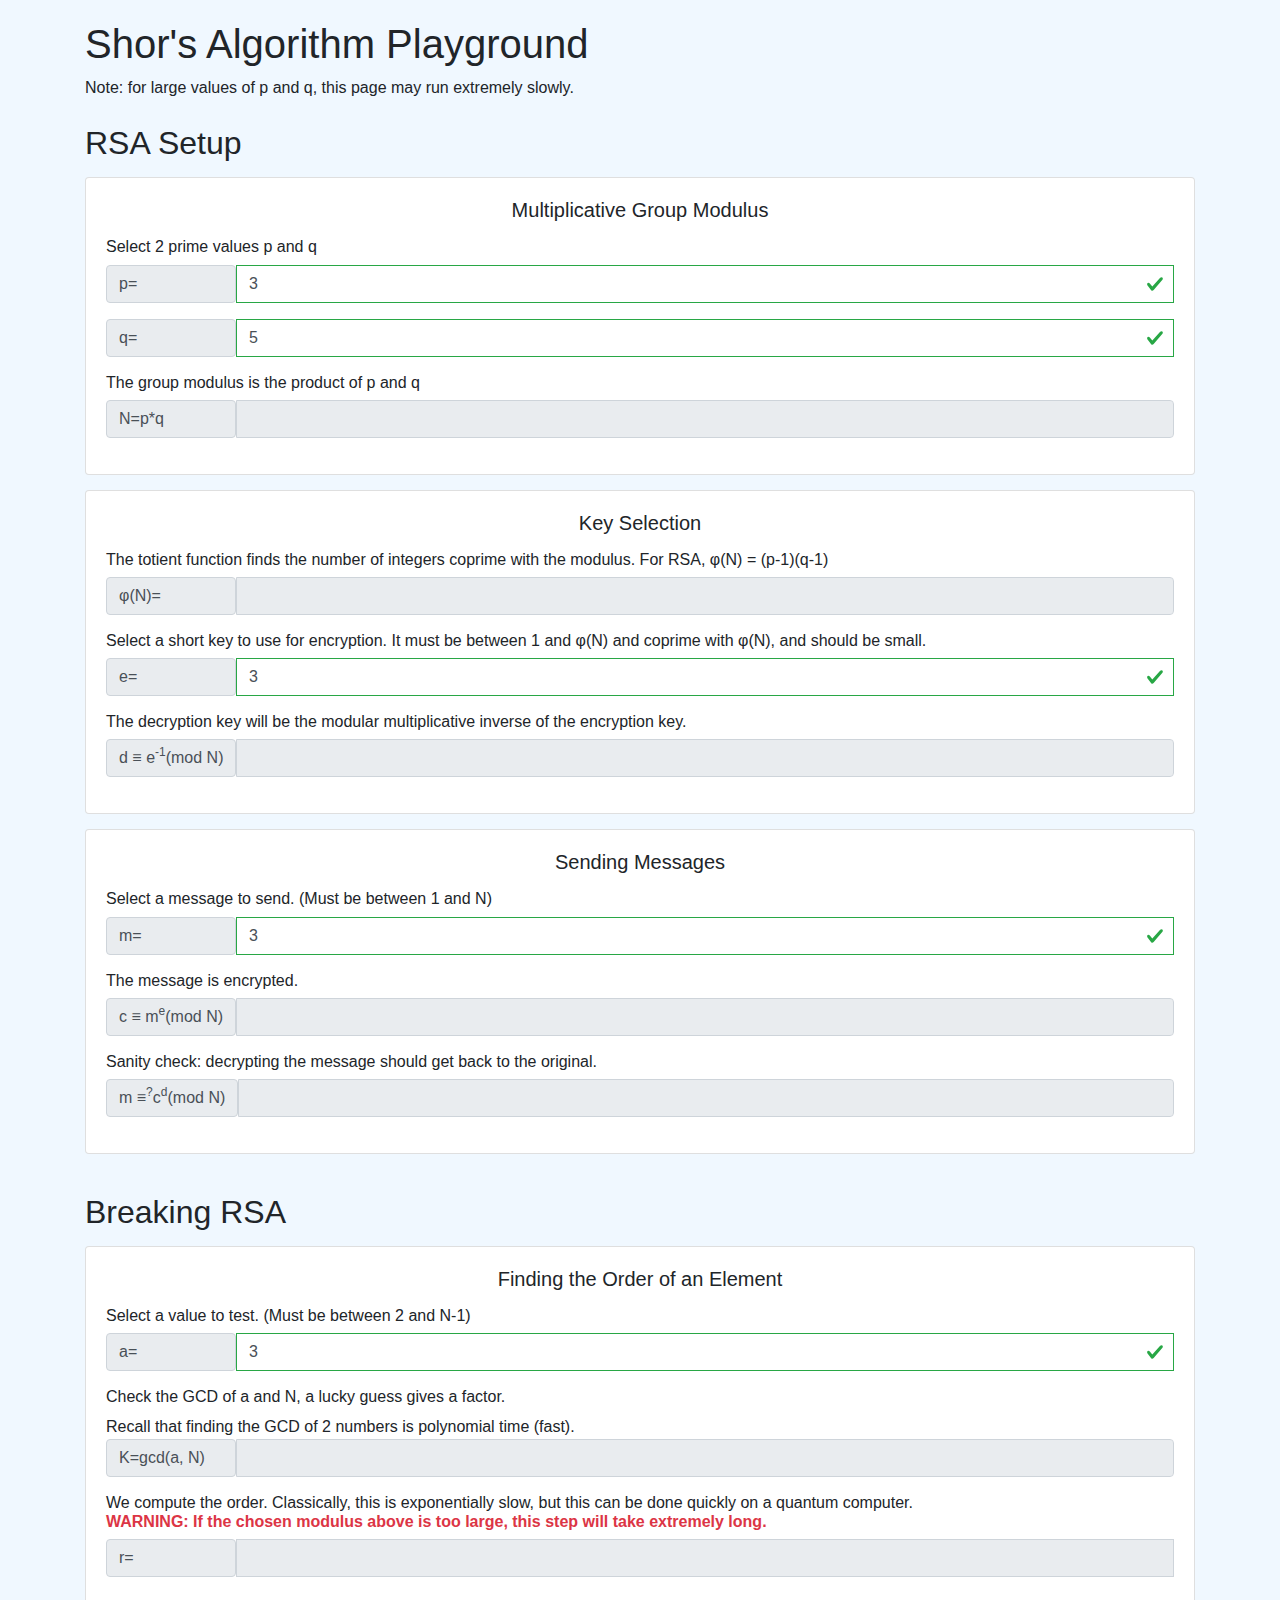
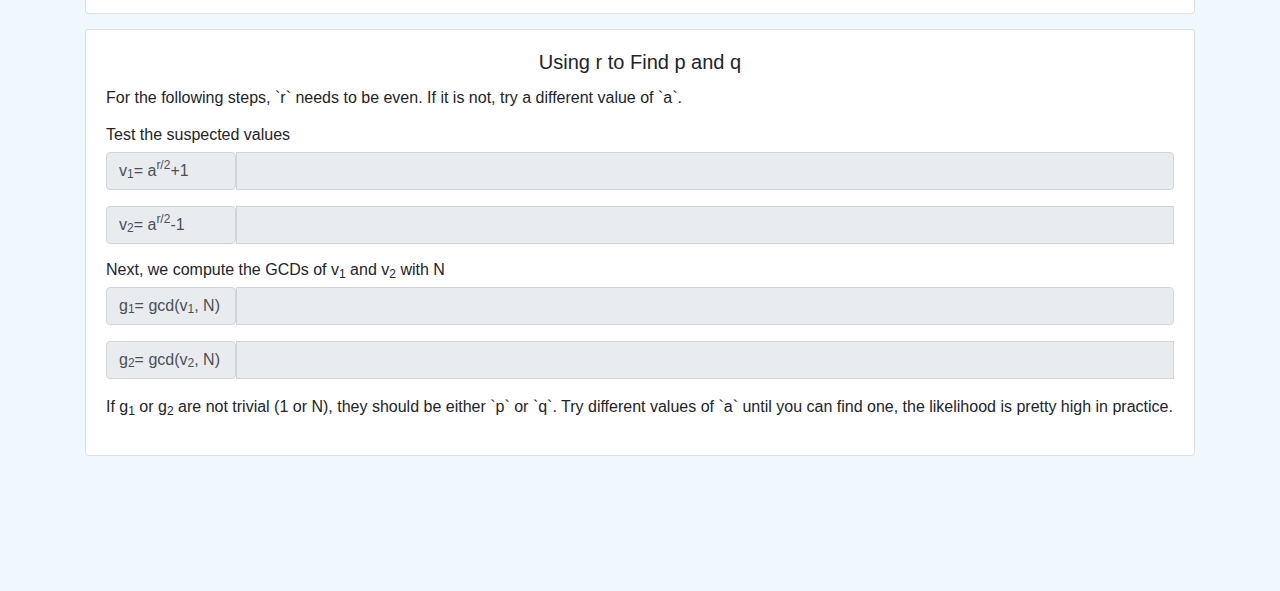
==== shor.html @ 6bbef75f "Shor's algo playground" ====
<!DOCTYPE html>
<html lang="en">
    <head>
        <meta charset="utf-8">
        <meta name="robots" content="nofollow">

        <title>Shor's Algorithm Playground</title>

        <link rel="stylesheet" href="https://stackpath.bootstrapcdn.com/bootstrap/4.5.2/css/bootstrap.min.css" integrity="sha384-JcKb8q3iqJ61gNV9KGb8thSsNjpSL0n8PARn9HuZOnIxN0hoP+VmmDGMN5t9UJ0Z" crossorigin="anonymous">
        <link rel="stylesheet" href="static/css/base.css">
        <link rel="stylesheet" href="static/css/shor.css">

        <!-- JQuery -->
        <script src="https://code.jquery.com/jquery-3.7.1.min.js" integrity="sha256-/JqT3SQfawRcv/BIHPThkBvs0OEvtFFmqPF/lYI/Cxo=" crossorigin="anonymous"></script>
        <!-- Bootstrap JavaScript -->
        <script src="https://stackpath.bootstrapcdn.com/bootstrap/4.5.2/js/bootstrap.min.js" integrity="sha384-B4gt1jrGC7Jh4AgTPSdUtOBvfO8shuf57BaghqFfPlYxofvL8/KUEfYiJOMMV+rV" crossorigin="anonymous"></script>
        <!-- Bootstrap JavaScript Bundle -->
        <script src="https://stackpath.bootstrapcdn.com/bootstrap/4.5.2/js/bootstrap.bundle.min.js" integrity="sha384-LtrjvnR4Twt/qOuYxE721u19sVFLVSA4hf/rRt6PrZTmiPltdZcI7q7PXQBYTKyf" crossorigin="anonymous"></script>
    </head>
    <body>
        <div class="container">
            <h1>Shor's Algorithm Playground</h1>
            Note: for large values of p and q, this page may run extremely slowly.

            <br />
            <br />

            <h2>RSA Setup</h2>

            <div class="card">
                <div class="card-body">
                    <h5 class="card-title">
                        Multiplicative Group Modulus
                    </h5>

                    <form id="shor-modulus-form" class="was-validated">
                        <h6>Select 2 prime values p and q</h6>

                        <div class="input-group mb-3">
                            <span class="input-group-text" id="shor-p-desc">p=</span>
                            <input id="shor-p" class="form-control" type="number" min="2" value="3" onchange="update_N()" onchange="validate_modulus()" required />
                            <div class="invalid-feedback">p must be prime. If this condition is not met, the rest of this program may not work properly.</div>
                        </div>

                        <div class="input-group mb-3">
                            <span class="input-group-text" id="shor-q-desc">q=</span>
                            <input id="shor-q" class="form-control" type="number" min="2" value="5" onchange="update_N()" onchange="validate_modulus()" required />
                            <div class="invalid-feedback">q must be prime and different from p. If this condition is not met, the rest of this program may not work properly.</div>
                        </div>

                        <h6>The group modulus is the product of p and q</h6>
                        <div class="input-group mb-3">
                            <span class="input-group-text" id="shor-N-desc">N=p*q</span>
                            <input id="shor-N" class="form-control" type="number" disabled />
                        </div>
                    </form>
                </div>
            </div>

            <div class="card">
                <div class="card-body">
                    <h5 class="card-title">
                        Key Selection
                    </h5>

                    <form id="shor-key-form" class="was-validated">
                        <h6>
                            The totient function finds the number of integers coprime with the modulus.
                            For RSA, φ(N) = (p-1)(q-1)
                        </h6>

                        <div class="input-group mb-3">
                            <span class="input-group-text" id="shor-totN-desc">φ(N)=</span>
                            <input id="shor-totN" class="form-control" type="number" disabled />
                        </div>

                        <h6>
                            Select a short key to use for encryption.
                            It must be between 1 and φ(N) and coprime with φ(N), and should be small.
                        </h6>
                        <div class="input-group mb-3">
                            <span class="input-group-text" id="shor-e-desc">e=</span>
                            <input id="shor-e" class="form-control" type="number" min="2" value="3" onchange="update_e()" required />
                            <div class="invalid-feedback">e must be greater than 1 and less than φ(N) and e must be coprime with φ(N)</div>
                        </div>

                        <h6>The decryption key will be the modular multiplicative inverse of the encryption key.</h6>
                        <div class="input-group mb-3">
                            <span class="input-group-text" id="shor-d-desc">d ≡ e<sup>-1</sup> (mod N)</span>
                            <input id="shor-d" class="form-control" type="number" disabled />
                        </div>
                    </form>
                </div>
            </div>

            <div class="card">
                <div class="card-body">
                    <h5 class="card-title">
                        Sending Messages
                    </h5>

                    <form id="shor-msg-form" class="was-validated">
                        <h6>Select a message to send. (Must be between 1 and N)</h6>
                        <div class="input-group mb-3">
                            <span class="input-group-text" id="shor-m-desc">m=</span>
                            <input id="shor-m" class="form-control" type="number" value="3" onchange="update_m()" required />
                            <div class="invalid-feedback">m must be between 1 and N.</div>
                        </div>

                        <h6>The message is encrypted.</h6>
                        <div class="input-group mb-3">
                            <span class="input-group-text" id="shor-c-desc">c ≡ m<sup>e</sup> (mod N)</span>
                            <input id="shor-c" class="form-control" type="number" disabled />
                        </div>

                        <h6>Sanity check: decrypting the message should get back to the original.</h6>
                        <div class="input-group mb-3">
                            <span class="input-group-text" id="shor-mdec-desc">m ≡<sup>?</sup> c<sup>d</sup> (mod N)</span>
                            <input id="shor-mdec" class="form-control" type="number" disabled />
                        </div>
                    </form>
                </div>
            </div>

            <br />

            <h2>Breaking RSA</h2>
            <div class="card">
                <div class="card-body">
                    <h5 class="card-title">
                        Finding the Order of an Element
                    </h5>

                    <form id="shor-order-form" class="was-validated">
                        <h6>Select a value to test. (Must be between 2 and N-1)</h6>
                        <div class="input-group mb-3">
                            <span class="input-group-text" id="shor-a-desc">a=</span>
                            <input id="shor-a" class="form-control" type="number" min="2" value="3" onchange="update_a()" required />
                            <div class="invalid-feedback">a must be between 2 and N-1.</div>
                        </div>

                        <h6>Check the GCD of a and N, a lucky guess gives a factor.</h6>
                        Recall that finding the GCD of 2 numbers is polynomial time (fast).
                        <div class="input-group mb-3">
                            <span class="input-group-text" id="shor-K-desc">K=gcd(a, N)</span>
                            <input id="shor-K" class="form-control" type="number" disabled />
                        </div>

                        <h6>
                            We compute the order.
                            Classically, this is exponentially slow, but this can be done quickly on a quantum computer.
                            <br />
                            <span class="warning-msg">
                                WARNING: If the chosen modulus above is too large, this step will take extremely long.
                            </span>
                        </h6>
                        <div class="input-group mb-3">
                            <span class="input-group-text" id="shor-r-desc">r=</span>
                            <input id="shor-r" class="form-control" disabled />
                            <input id="shor-r-fake" class="form-control" type="number" hidden />
                            <div class="invalid-feedback">r was not able to be calculated. This may indicate that `a` shares a factor with N (in which case you're done factoring).</div>
                        </div>

                    </form>
                </div>
            </div>

            <div class="card">
                <div class="card-body">
                    <h5 class="card-title">
                        Using r to Find p and q
                    </h5>

                    For the following steps, `r` needs to be even.
                    If it is not, try a different value of `a`.

                    <form id="shor-order-form" class="was-validated">
                        <h6>Test the suspected values</h6>
                        <div class="input-group mb-3">
                            <span class="input-group-text" id="shor-v1-desc">v<sub>1</sub>= a<sup>r/2</sup>+1</span>
                            <input id="shor-v1" class="form-control" disabled />
                        </div>

                        <div class="input-group mb-3">
                            <span class="input-group-text" id="shor-v2-desc">v<sub>2</sub>= a<sup>r/2</sup>-1</span>
                            <input id="shor-v2" class="form-control" disabled />
                            <input id="shor-v-fake" class="form-control" hidden />
                            <div class="invalid-feedback">Cannot compute using odd or non-existent value for `r`</div>
                        </div>

                        <h6>Next, we compute the GCDs of v<sub>1</sub> and v<sub>2</sub> with N</h6>
                        <div class="input-group mb-3">
                            <span class="input-group-text" id="shor-g1-desc">g<sub>1</sub>= gcd(v<sub>1</sub>, N)</span>
                            <input id="shor-g1" class="form-control" disabled />
                        </div>

                        <div class="input-group mb-3">
                            <span class="input-group-text" id="shor-g2-desc">g<sub>2</sub>= gcd(v<sub>2</sub>, N)</span>
                            <input id="shor-g2" class="form-control" disabled />
                            <input id="shor-g-fake" class="form-control" hidden />
                            <div class="invalid-feedback">Cannot compute using odd or non-existent value for `r`</div>
                        </div>

                        <p>
                            If g<sub>1</sub> or g<sub>2</sub> are not trivial (1 or N), they should be either `p` or `q`.
                            Try different values of `a` until you can find one, the likelihood is pretty high in practice.
                        </p>
                    </form>
                </div>
            </div>

        </div>

        <script src="static/js/shor.js"></script>
    </body>
</html>
---- static/css/base.css ----
table, table td, table th {
    border: 1px solid black;
}

table td, table th {
    padding: 5pt;
}

table th, table tr:nth-child(odd) td{
    background-color: rgba(255, 255, 255, 0.25);
}
table tr:nth-child(even) td{
    background-color: rgba(220, 220, 220, 0.25);
}

body {
    margin: 20px;
    background-color: aliceblue;
}

.section {
    margin-top: 20px;
}
---- static/css/shor.css ----
.card-title {
    text-align: center;
}

.card {
    margin-top: 15px;
    margin-bottom: 15px;
}

.card h6 {
    margin-top: 15px;
}

.card input {
    margin-bottom: 10px;
}

.input-group-text {
    min-width: 130px;
}

body {
    padding-bottom: 100px;
}

.warning-msg {
    font-weight: bold;
    color: #dc3545;
}
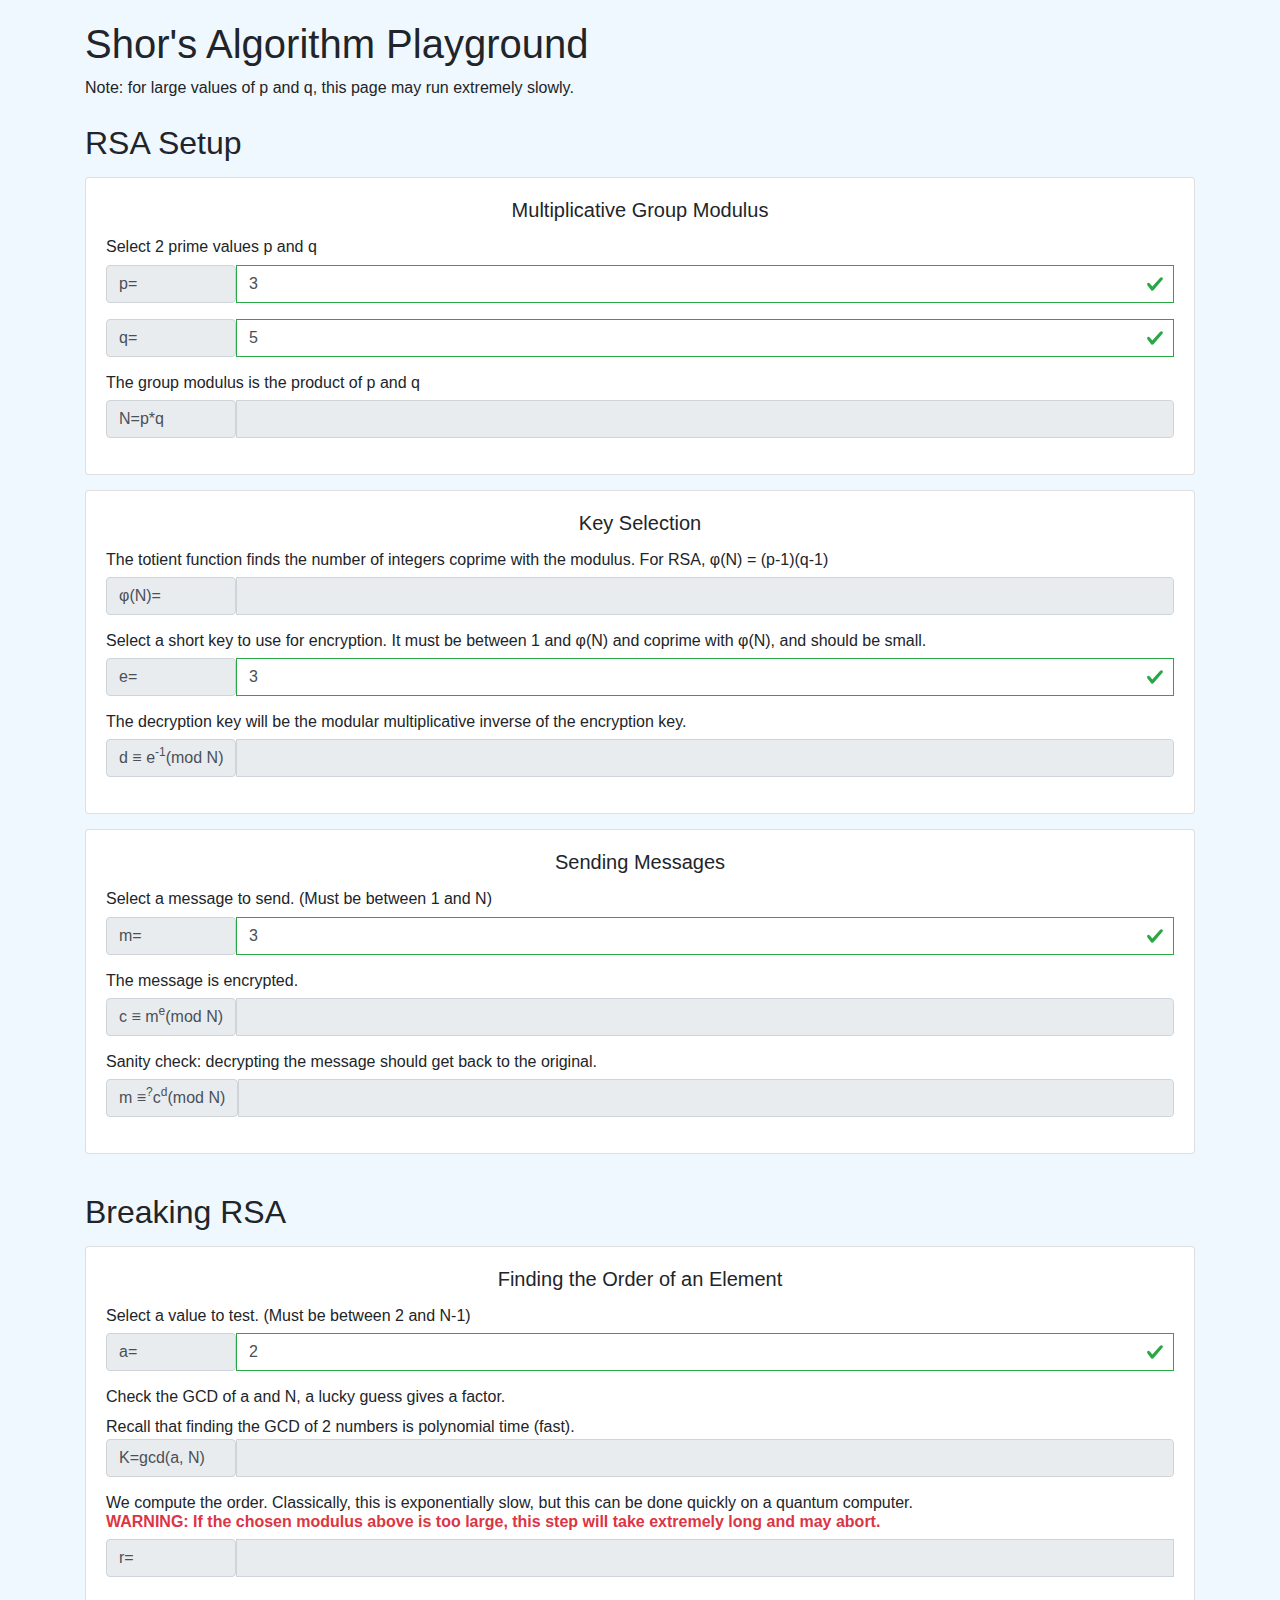
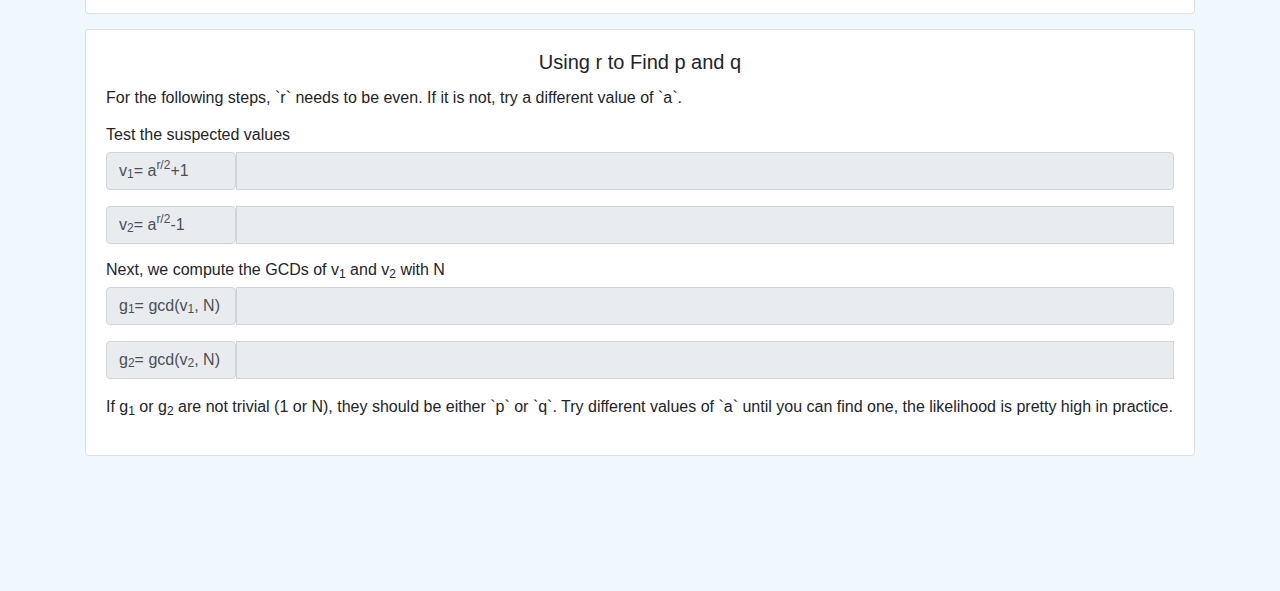
==== commit 47e835d7: "Refactor Shor's playground to use BigInt to prevent floating point errors" ====
--- a/shor.html
+++ b/shor.html
@@ -135,7 +135,7 @@
                         <h6>Select a value to test. (Must be between 2 and N-1)</h6>
                         <div class="input-group mb-3">
                             <span class="input-group-text" id="shor-a-desc">a=</span>
-                            <input id="shor-a" class="form-control" type="number" min="2" value="3" onchange="update_a()" required />
+                            <input id="shor-a" class="form-control" type="number" min="2" value="2" onchange="update_a()" required />
                             <div class="invalid-feedback">a must be between 2 and N-1.</div>
                         </div>
 
@@ -151,14 +151,14 @@
                             Classically, this is exponentially slow, but this can be done quickly on a quantum computer.
                             <br />
                             <span class="warning-msg">
-                                WARNING: If the chosen modulus above is too large, this step will take extremely long.
+                                WARNING: If the chosen modulus above is too large, this step will take extremely long and may abort.
                             </span>
                         </h6>
                         <div class="input-group mb-3">
                             <span class="input-group-text" id="shor-r-desc">r=</span>
                             <input id="shor-r" class="form-control" disabled />
                             <input id="shor-r-fake" class="form-control" type="number" hidden />
-                            <div class="invalid-feedback">r was not able to be calculated. This may indicate that `a` shares a factor with N (in which case you're done factoring).</div>
+                            <div class="invalid-feedback">r was not able to be calculated. This may indicate that `a` shares a factor with N (in which case you're done factoring) or it may indicate that the operation was aborted due to time constraints.</div>
                         </div>
 
                     </form>
